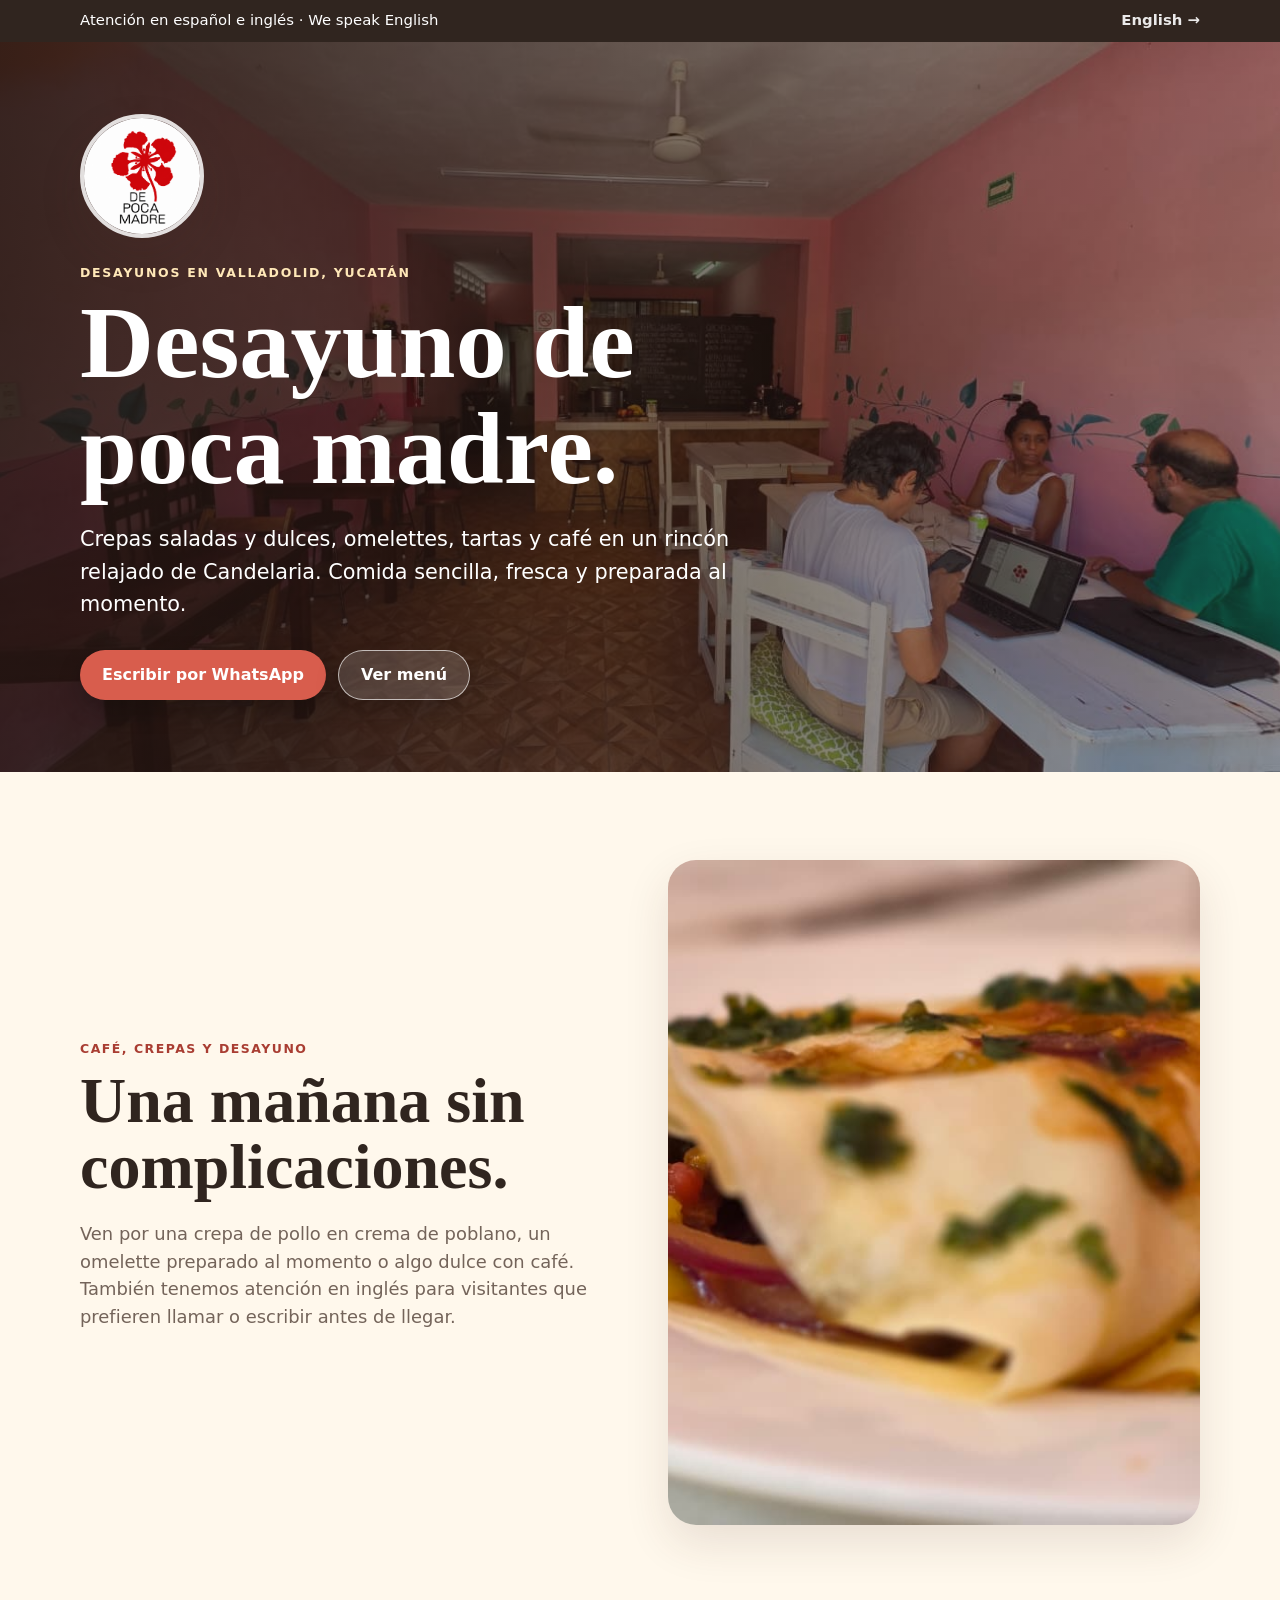
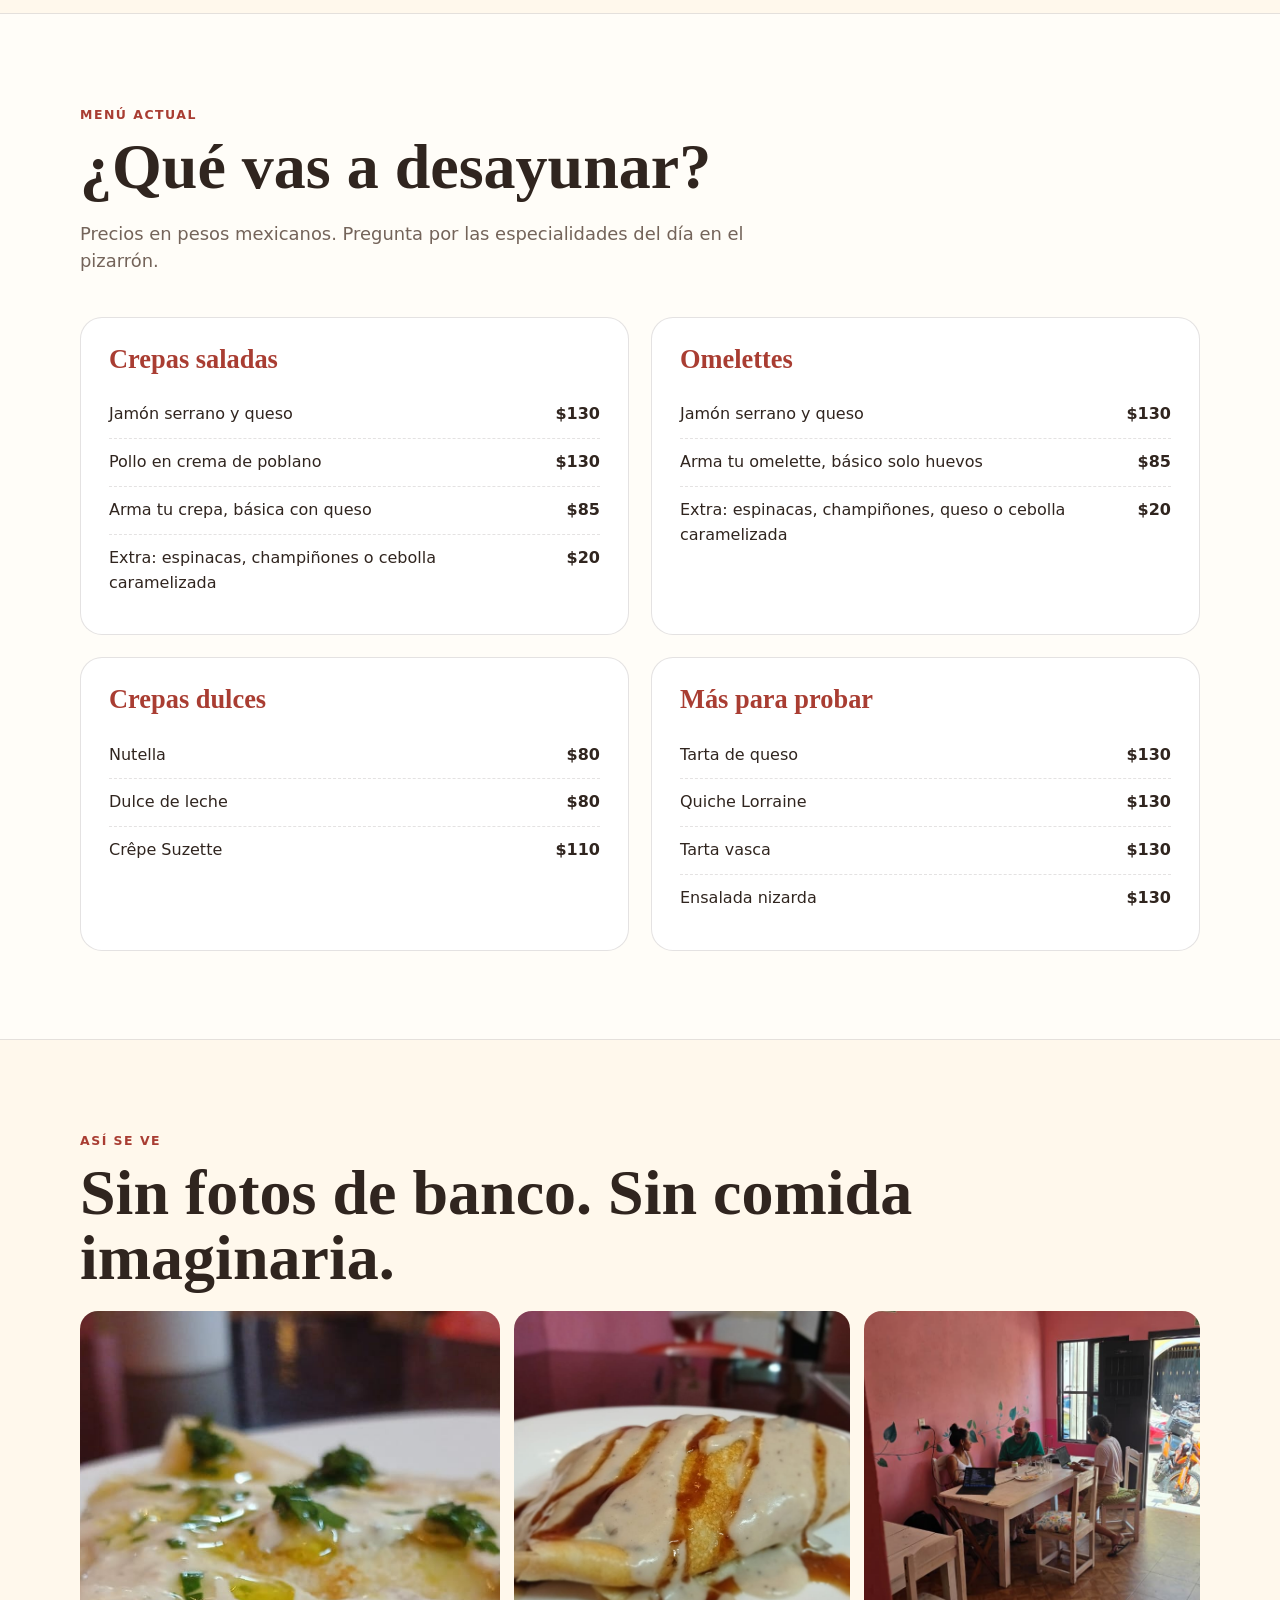
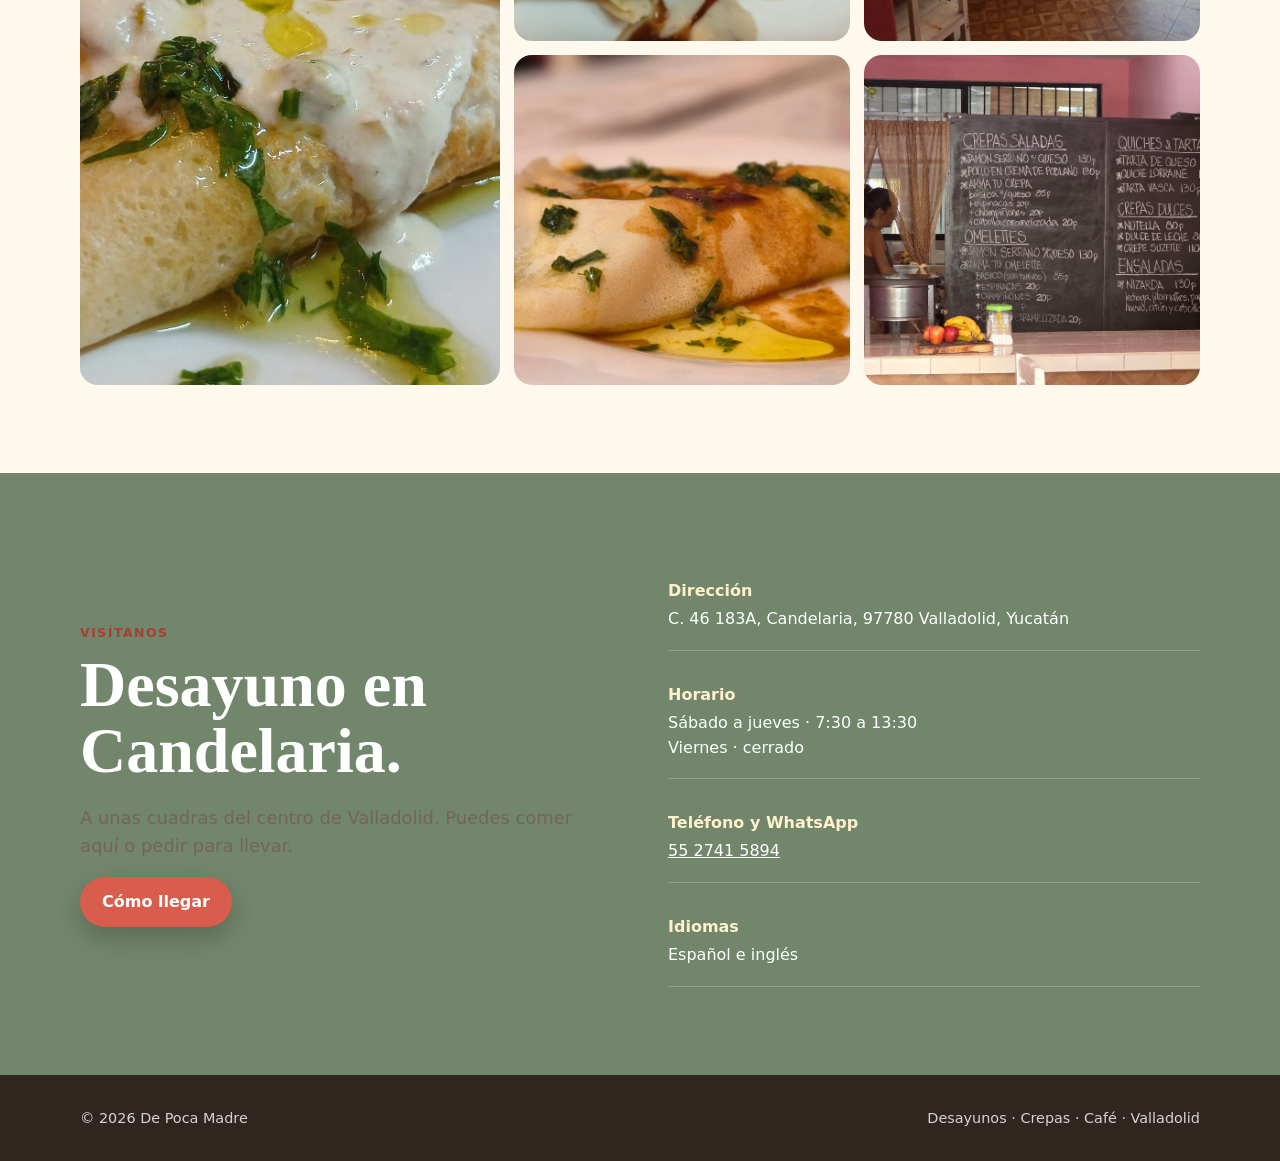
==== index.html @ daa02412 "Use circular-profile logo on bilingual site" ====
<!doctype html>
<html lang="es-MX">
<head>
  <meta name="google-site-verification" content="uA9kT-f18pNO_fuDsqGd36nbrnGrqzHcbERailEkTtU" />
  <meta charset="utf-8">
  <meta name="viewport" content="width=device-width, initial-scale=1">
  <title>Desayunos y crepas en Valladolid | De Poca Madre</title>
  <meta name="description" content="Desayunos, crepas saladas y dulces, omelettes y café en Candelaria, Valladolid. Atención en español e inglés. Abierto de sábado a jueves por la mañana.">
  <meta name="robots" content="index,follow,max-image-preview:large">
  <meta name="geo.region" content="MX-YUC">
  <meta name="geo.placename" content="Valladolid">
  <meta property="og:type" content="website">
  <meta property="og:locale" content="es_MX">
  <meta property="og:title" content="De Poca Madre · Desayunos y crepas en Valladolid">
  <meta property="og:description" content="Crepas, omelettes, tartas y café en Candelaria. Atención en español e inglés.">
  <meta property="og:url" content="https://nitgritsc.github.io/depocamadre/">
  <meta property="og:image" content="https://nitgritsc.github.io/depocamadre/assets/interior-wide-cover-original.jpeg">
  <meta property="og:image:alt" content="Interior de De Poca Madre en Valladolid">
  <meta name="twitter:card" content="summary_large_image">
  <link rel="icon" type="image/png" href="assets/de-poca-madre-logo-profile-v3.png">
  <link rel="canonical" href="https://nitgritsc.github.io/depocamadre/">
  <link rel="alternate" hreflang="es-MX" href="https://nitgritsc.github.io/depocamadre/">
  <link rel="alternate" hreflang="en" href="https://nitgritsc.github.io/depocamadre/en/">
  <link rel="alternate" hreflang="x-default" href="https://nitgritsc.github.io/depocamadre/">
  <link rel="stylesheet" href="styles.css">
  <script type="application/ld+json">
  {
    "@context": "https://schema.org",
    "@type": "BreakfastRestaurant",
    "name": "De Poca Madre",
    "description": "Desayunos, crepas saladas y dulces, omelettes y café en Valladolid. Atención en español e inglés.",
    "telephone": "+52 55 2741 5894",
    "image": "https://nitgritsc.github.io/depocamadre/assets/interior-wide-cover-original.jpeg",
    "servesCuisine": ["Desayunos", "Crepas", "Café"],
    "priceRange": "$$",
    "address": {
      "@type": "PostalAddress",
      "streetAddress": "C. 46 183A, Candelaria",
      "addressLocality": "Valladolid",
      "addressRegion": "Yucatán",
      "postalCode": "97780",
      "addressCountry": "MX"
    },
    "geo": { "@type": "GeoCoordinates", "latitude": 20.6942348, "longitude": -88.2054856 },
    "openingHoursSpecification": [{
      "@type": "OpeningHoursSpecification",
      "dayOfWeek": ["Monday", "Tuesday", "Wednesday", "Thursday", "Saturday", "Sunday"],
      "opens": "07:30",
      "closes": "13:30"
    }],
    "url": "https://nitgritsc.github.io/depocamadre/",
    "menu": "https://nitgritsc.github.io/depocamadre/#menu",
    "sameAs": ["https://www.google.com/maps/search/?api=1&query=20.6942348%2C-88.2054856"]
  }
  </script>
</head>
<body>
  <div class="topbar"><div class="wrap"><span>Atención en español e inglés · We speak English</span><a class="language" href="en/" lang="en">English →</a></div></div>
  <header class="hero">
    <div class="hero-content wrap">
      <img class="brand-mark" src="assets/de-poca-madre-logo-profile-v3.png" alt="Logotipo De Poca Madre">
      <p class="eyebrow">Desayunos en Valladolid, Yucatán</p>
      <h1>Desayuno de poca madre.</h1>
      <p class="lead">Crepas saladas y dulces, omelettes, tartas y café en un rincón relajado de Candelaria. Comida sencilla, fresca y preparada al momento.</p>
      <div class="actions">
        <a class="button" href="https://wa.me/525527415894?text=Hola%2C%20quisiera%20informaci%C3%B3n%20sobre%20el%20men%C3%BA" rel="noopener">Escribir por WhatsApp</a>
        <a class="button secondary" href="#menu">Ver menú</a>
      </div>
    </div>
  </header>

  <main>
    <section><div class="wrap intro-grid">
      <div>
        <span class="section-kicker">Café, crepas y desayuno</span>
        <h2>Una mañana sin complicaciones.</h2>
        <p class="large-copy">Ven por una crepa de pollo en crema de poblano, un omelette preparado al momento o algo dulce con café. También tenemos atención en inglés para visitantes que prefieren llamar o escribir antes de llegar.</p>
      </div>
      <img class="feature-photo" src="assets/savory-crepe-hero-open-original.jpeg" alt="Crepa salada servida en De Poca Madre, Valladolid" loading="lazy">
    </div></section>

    <section class="menu" id="menu"><div class="wrap">
      <div class="menu-heading"><span class="section-kicker">Menú actual</span><h2>¿Qué vas a desayunar?</h2><p class="large-copy">Precios en pesos mexicanos. Pregunta por las especialidades del día en el pizarrón.</p></div>
      <div class="menu-grid">
        <article class="menu-card"><h3>Crepas saladas</h3>
          <div class="menu-item"><span>Jamón serrano y queso</span><strong>$130</strong></div>
          <div class="menu-item"><span>Pollo en crema de poblano</span><strong>$130</strong></div>
          <div class="menu-item"><span>Arma tu crepa, básica con queso</span><strong>$85</strong></div>
          <div class="menu-item"><span>Extra: espinacas, champiñones o cebolla caramelizada</span><strong>$20</strong></div>
        </article>
        <article class="menu-card"><h3>Omelettes</h3>
          <div class="menu-item"><span>Jamón serrano y queso</span><strong>$130</strong></div>
          <div class="menu-item"><span>Arma tu omelette, básico solo huevos</span><strong>$85</strong></div>
          <div class="menu-item"><span>Extra: espinacas, champiñones, queso o cebolla caramelizada</span><strong>$20</strong></div>
        </article>
        <article class="menu-card"><h3>Crepas dulces</h3>
          <div class="menu-item"><span>Nutella</span><strong>$80</strong></div>
          <div class="menu-item"><span>Dulce de leche</span><strong>$80</strong></div>
          <div class="menu-item"><span>Crêpe Suzette</span><strong>$110</strong></div>
        </article>
        <article class="menu-card"><h3>Más para probar</h3>
          <div class="menu-item"><span>Tarta de queso</span><strong>$130</strong></div>
          <div class="menu-item"><span>Quiche Lorraine</span><strong>$130</strong></div>
          <div class="menu-item"><span>Tarta vasca</span><strong>$130</strong></div>
          <div class="menu-item"><span>Ensalada nizarda</span><strong>$130</strong></div>
        </article>
      </div>
    </div></section>

    <section><div class="wrap">
      <span class="section-kicker">Así se ve</span><h2>Sin fotos de banco. Sin comida imaginaria.</h2>
      <div class="gallery">
        <img src="assets/rose-creamy-savory-closeup-original.jpeg" alt="Crepa salada cremosa" loading="lazy">
        <img src="assets/rose-sweet-crepe-original.jpeg" alt="Crepa dulce" loading="lazy">
        <img src="assets/interior-lively-vertical-original.jpeg" alt="Interior de De Poca Madre" loading="lazy">
        <img src="assets/savory-crepe-hero-clean-original.jpeg" alt="Crepa salada presentada en plato" loading="lazy">
        <img src="assets/live-blackboard-menu-original.jpeg" alt="Pizarrón con el menú del día" loading="lazy">
      </div>
    </div></section>

    <section class="visit"><div class="wrap visit-grid">
      <div><span class="section-kicker">Visítanos</span><h2>Desayuno en Candelaria.</h2><p class="large-copy">A unas cuadras del centro de Valladolid. Puedes comer aquí o pedir para llevar.</p><a class="button" href="https://www.google.com/maps/dir/?api=1&destination=20.6942348%2C-88.2054856" rel="noopener">Cómo llegar</a></div>
      <div class="details">
        <div class="detail"><b>Dirección</b>C. 46 183A, Candelaria, 97780 Valladolid, Yucatán</div>
        <div class="detail"><b>Horario</b>Sábado a jueves · 7:30 a 13:30<br>Viernes · cerrado</div>
        <div class="detail"><b>Teléfono y WhatsApp</b><a href="tel:+525527415894">55 2741 5894</a></div>
        <div class="detail"><b>Idiomas</b>Español e inglés</div>
      </div>
    </div></section>
  </main>
  <footer><div class="wrap"><span>© 2026 De Poca Madre</span><span>Desayunos · Crepas · Café · Valladolid</span></div></footer>
</body>
</html>
---- styles.css ----
:root {
  --cream: #fff8ec;
  --paper: #fffdf8;
  --ink: #30251f;
  --muted: #74645a;
  --coral: #d85d4d;
  --coral-dark: #a93d32;
  --sage: #71866a;
  --line: rgba(48, 37, 31, 0.13);
  --shadow: 0 18px 45px rgba(72, 44, 31, 0.12);
}

* { box-sizing: border-box; }
html { scroll-behavior: smooth; }
body {
  margin: 0;
  color: var(--ink);
  background: var(--cream);
  font-family: Inter, ui-sans-serif, system-ui, -apple-system, BlinkMacSystemFont, "Segoe UI", sans-serif;
  line-height: 1.55;
}
img { display: block; width: 100%; }
a { color: inherit; }
.wrap { width: min(1120px, calc(100% - 32px)); margin: auto; }

.topbar {
  background: var(--ink);
  color: white;
  font-size: 0.93rem;
}
.topbar .wrap {
  min-height: 42px;
  display: flex;
  align-items: center;
  justify-content: space-between;
  gap: 20px;
}
.topbar a { text-decoration: none; font-weight: 800; }
.language { opacity: 0.9; }

.hero {
  min-height: 680px;
  position: relative;
  display: grid;
  place-items: center;
  overflow: hidden;
  color: white;
  background: #4a3128;
}
.hero::before {
  content: "";
  position: absolute;
  inset: 0;
  background:
    linear-gradient(90deg, rgba(35, 22, 18, 0.88), rgba(35, 22, 18, 0.35)),
    url("assets/interior-wide-cover-original.jpeg") center/cover;
}
.hero-content { position: relative; z-index: 1; padding: 72px 0; }
.brand-mark {
  width: 124px;
  aspect-ratio: 1;
  object-fit: cover;
  border-radius: 50%;
  border: 4px solid rgba(255,255,255,.85);
  box-shadow: var(--shadow);
}
.eyebrow {
  margin: 25px 0 8px;
  color: #ffe8b8;
  text-transform: uppercase;
  letter-spacing: .14em;
  font-size: .78rem;
  font-weight: 900;
}
h1, h2, h3 { font-family: Georgia, "Times New Roman", serif; line-height: 1.03; }
h1 { max-width: 780px; margin: 0; font-size: clamp(3.2rem, 8vw, 6.7rem); }
.lead { max-width: 650px; margin: 22px 0 30px; font-size: clamp(1.05rem, 2vw, 1.3rem); }
.actions { display: flex; flex-wrap: wrap; gap: 12px; }
.button {
  display: inline-flex;
  min-height: 50px;
  align-items: center;
  justify-content: center;
  padding: 0 22px;
  border-radius: 999px;
  background: var(--coral);
  color: white;
  text-decoration: none;
  font-weight: 900;
  box-shadow: 0 10px 24px rgba(0,0,0,.2);
}
.button:hover { background: var(--coral-dark); }
.button.secondary { background: rgba(255,255,255,.15); border: 1px solid rgba(255,255,255,.65); }

section { padding: 88px 0; }
.intro-grid, .visit-grid { display: grid; grid-template-columns: 1fr 1fr; gap: 56px; align-items: center; }
.section-kicker { color: var(--coral-dark); text-transform: uppercase; letter-spacing: .12em; font-size: .78rem; font-weight: 900; }
h2 { margin: 7px 0 20px; font-size: clamp(2.2rem, 5vw, 4.2rem); }
.large-copy { color: var(--muted); font-size: 1.12rem; }
.feature-photo { aspect-ratio: 4 / 5; object-fit: cover; border-radius: 28px; box-shadow: var(--shadow); }

.menu { background: var(--paper); border-block: 1px solid var(--line); }
.menu-heading { max-width: 720px; margin-bottom: 42px; }
.menu-grid { display: grid; grid-template-columns: repeat(2, 1fr); gap: 22px; }
.menu-card { padding: 28px; background: white; border: 1px solid var(--line); border-radius: 22px; }
.menu-card h3 { margin: 0 0 18px; color: var(--coral-dark); font-size: 1.65rem; }
.menu-item { display: grid; grid-template-columns: 1fr auto; gap: 20px; padding: 11px 0; border-bottom: 1px dashed var(--line); }
.menu-item:last-child { border: 0; }
.menu-item strong { white-space: nowrap; }
.note { color: var(--muted); font-size: .9rem; }

.gallery { display: grid; grid-template-columns: 1.25fr 1fr 1fr; gap: 14px; }
.gallery img { height: 330px; object-fit: cover; border-radius: 18px; }
.gallery img:first-child { height: 674px; grid-row: span 2; }

.visit { background: var(--sage); color: white; }
.details { display: grid; gap: 14px; }
.detail { padding: 18px 0; border-bottom: 1px solid rgba(255,255,255,.22); }
.detail b { display: block; color: #fff1cd; margin-bottom: 3px; }
.map-link { color: white; font-weight: 900; }

footer { padding: 32px 0; background: var(--ink); color: rgba(255,255,255,.8); font-size: .9rem; }
footer .wrap { display: flex; justify-content: space-between; flex-wrap: wrap; gap: 12px; }

@media (max-width: 760px) {
  .hero { min-height: 620px; }
  .intro-grid, .visit-grid, .menu-grid { grid-template-columns: 1fr; }
  .intro-grid { gap: 34px; }
  .gallery { grid-template-columns: 1fr 1fr; }
  .gallery img, .gallery img:first-child { height: 250px; grid-row: auto; }
  .gallery img:first-child { grid-column: span 2; }
  section { padding: 64px 0; }
}
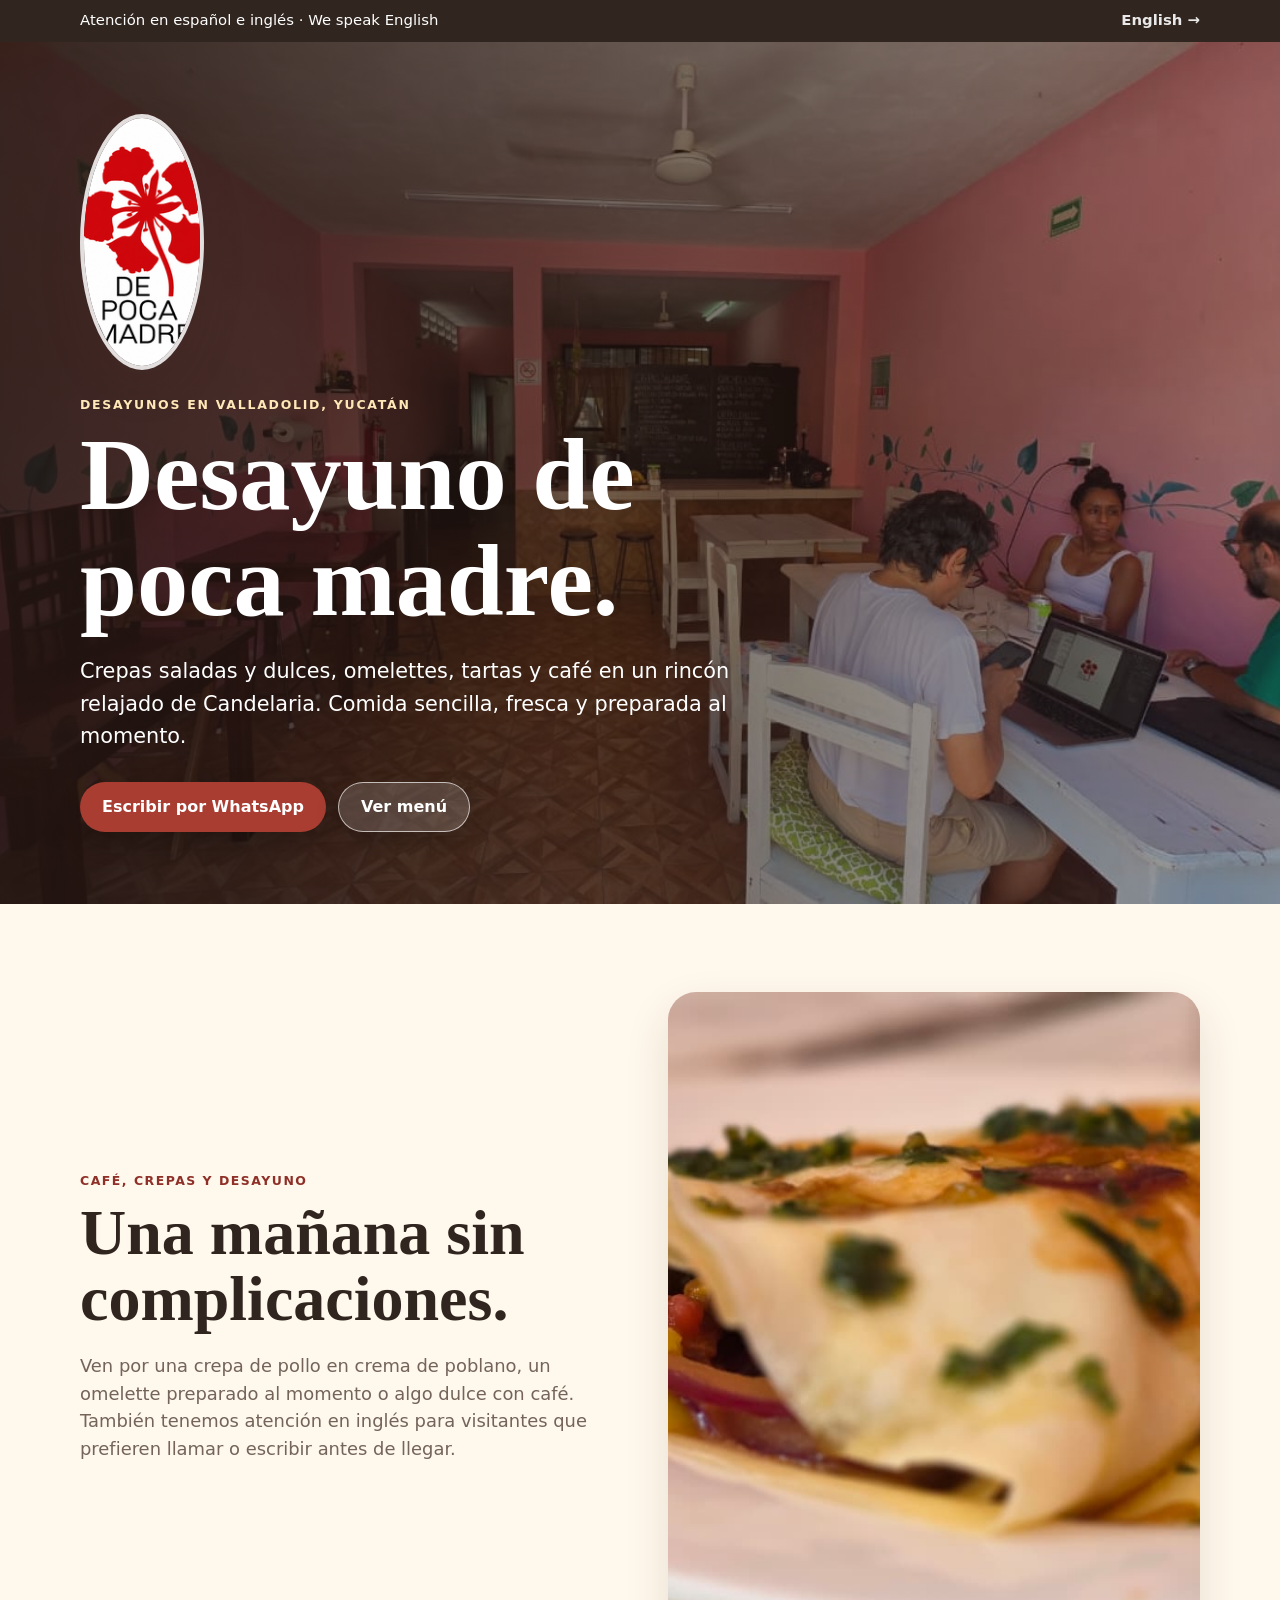
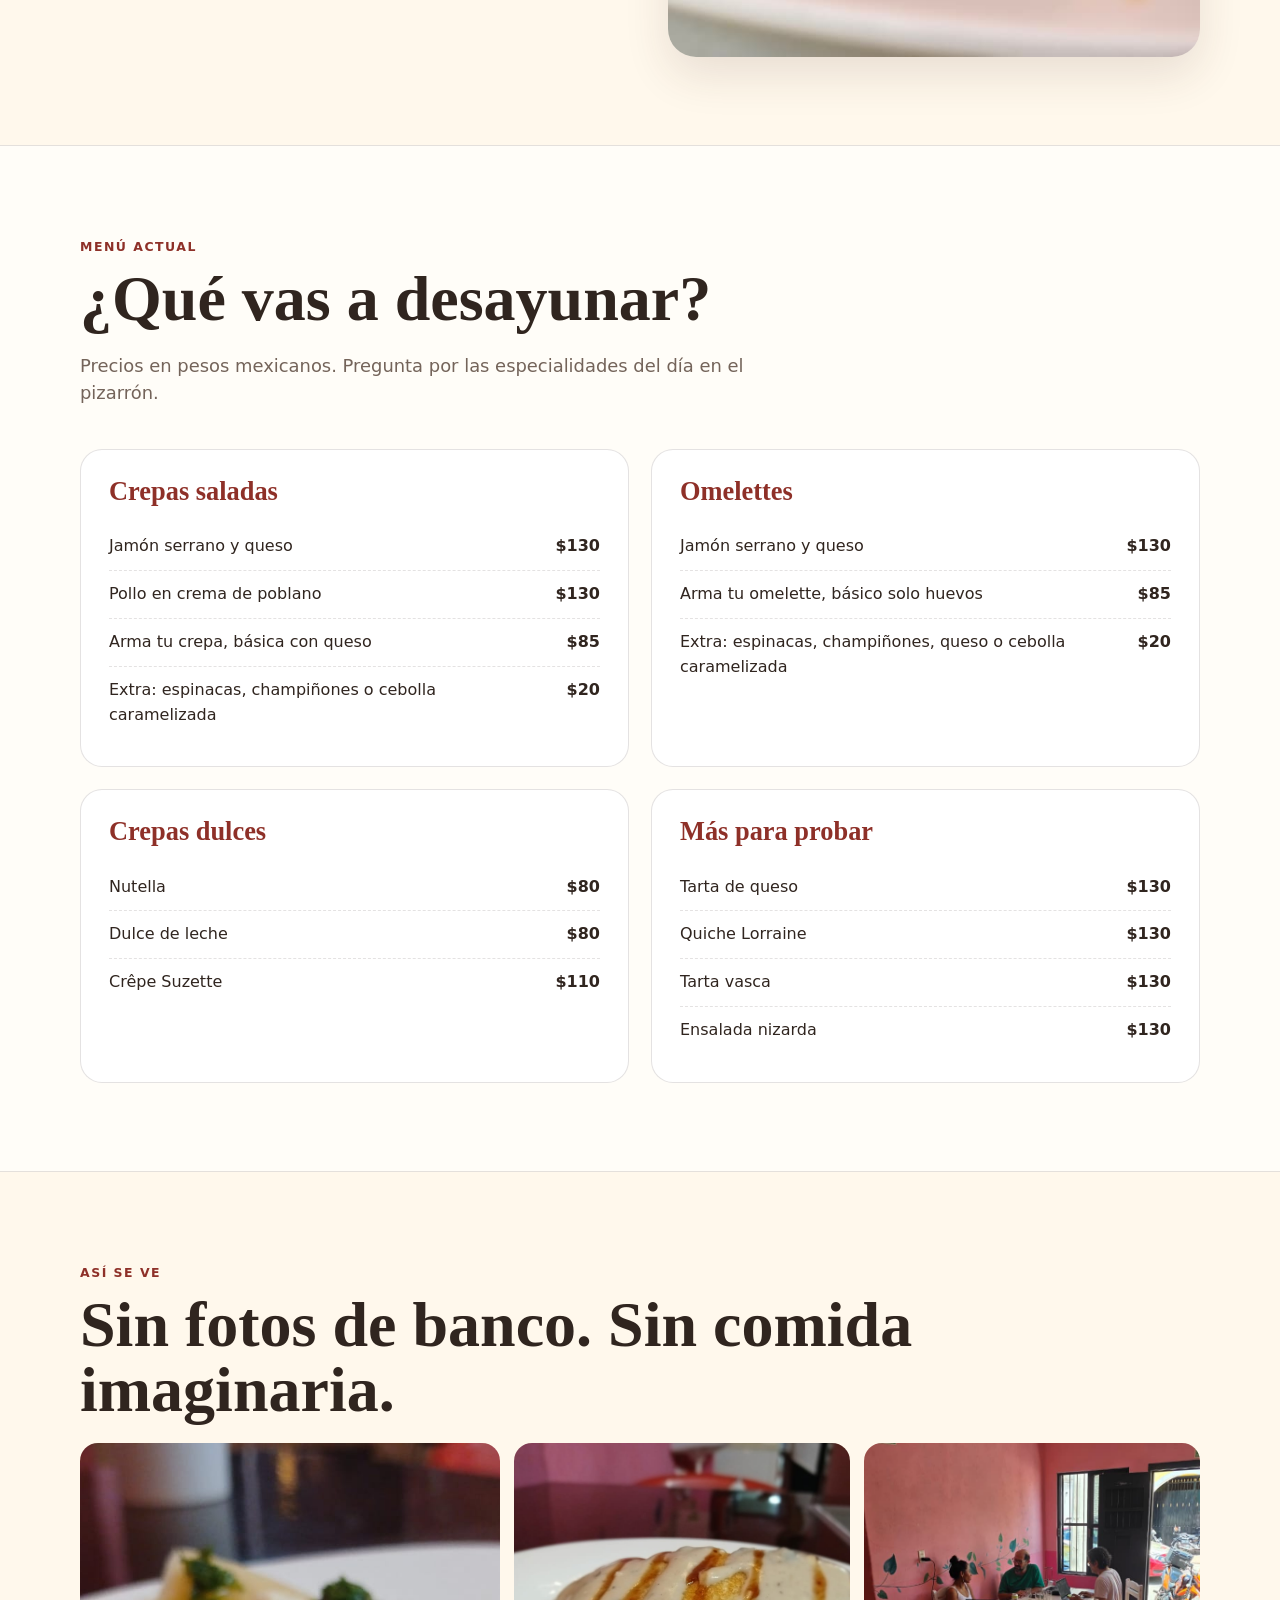
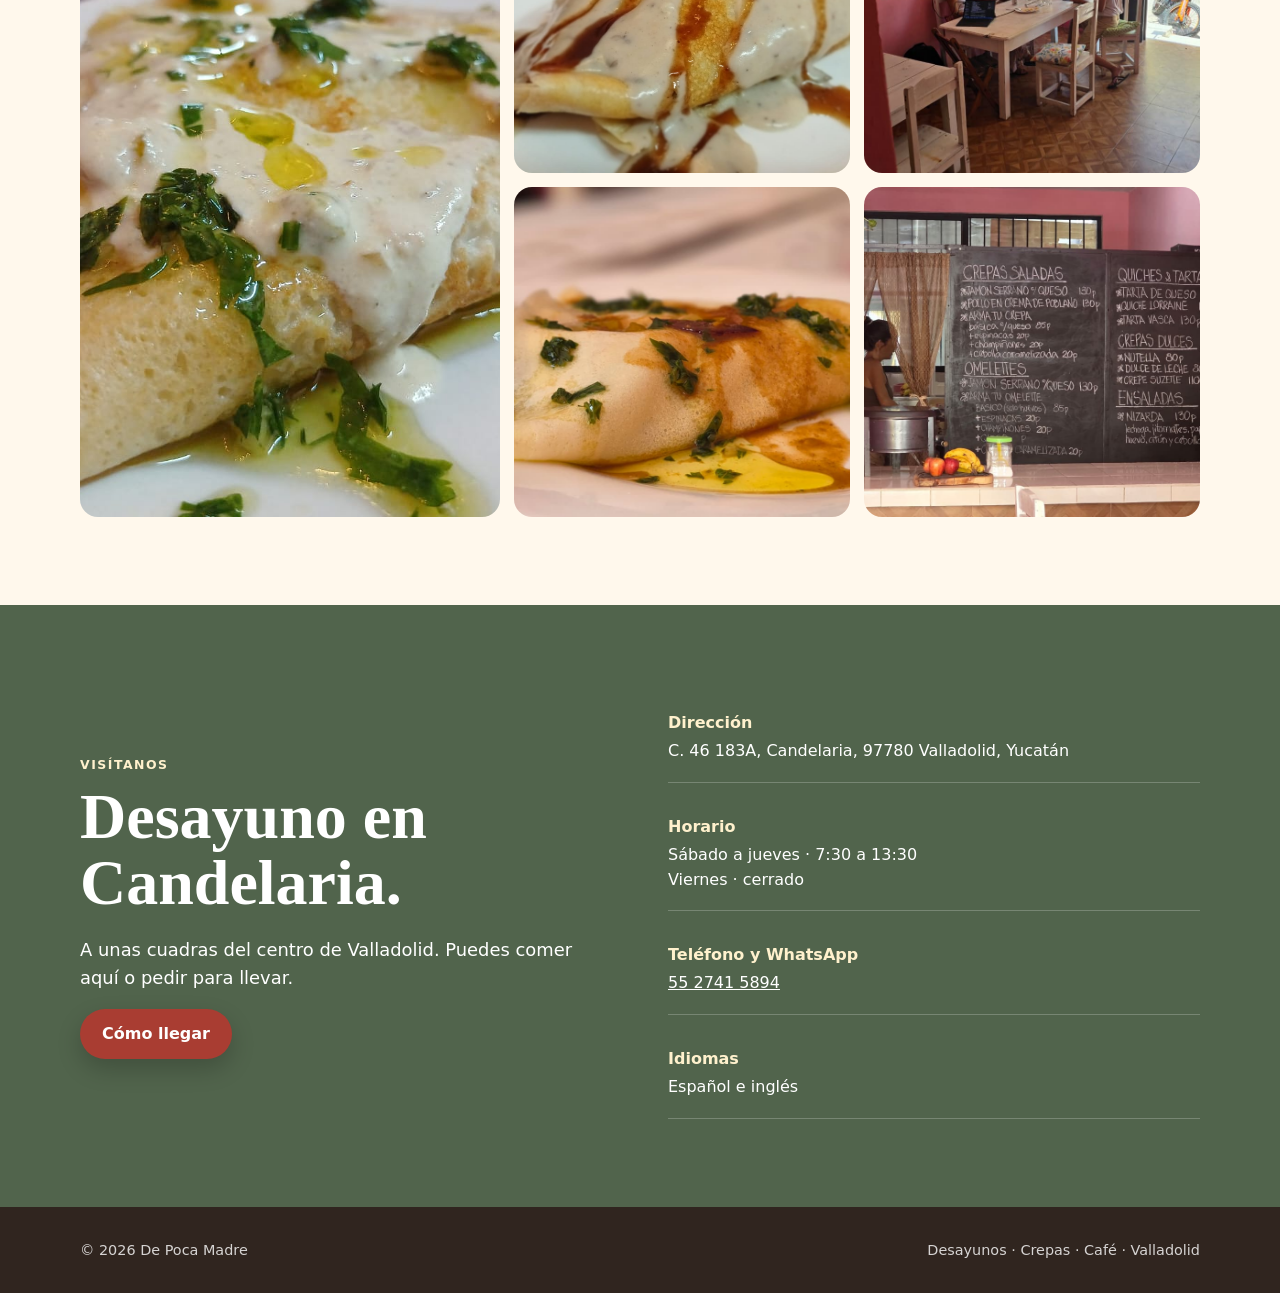
==== commit 03c5cdfc: "Improve mobile performance and contrast" ====
--- a/index.html
+++ b/index.html
@@ -1,7 +1,7 @@
 <!doctype html>
 <html lang="es-MX">
 <head>
-  <meta name="google-site-verification" content="uA9kT-f18pNO_fuDsqGd36nbrnGrqzHcbERailEkTtU" />
+  <meta name="google-site-verification" content="uA9kT-f18pNO_fuDsqGd36nbrnGrqzHcbERailEkTtU">
   <meta charset="utf-8">
   <meta name="viewport" content="width=device-width, initial-scale=1">
   <title>Desayunos y crepas en Valladolid | De Poca Madre</title>
@@ -17,7 +17,7 @@
   <meta property="og:image" content="https://nitgritsc.github.io/depocamadre/assets/interior-wide-cover-original.jpeg">
   <meta property="og:image:alt" content="Interior de De Poca Madre en Valladolid">
   <meta name="twitter:card" content="summary_large_image">
-  <link rel="icon" type="image/png" href="assets/de-poca-madre-logo-profile-v3.png">
+  <link rel="icon" type="image/png" href="assets/de-poca-madre-logo-profile-v3-web.png">
   <link rel="canonical" href="https://nitgritsc.github.io/depocamadre/">
   <link rel="alternate" hreflang="es-MX" href="https://nitgritsc.github.io/depocamadre/">
   <link rel="alternate" hreflang="en" href="https://nitgritsc.github.io/depocamadre/en/">
@@ -26,7 +26,8 @@
   <script type="application/ld+json">
   {
     "@context": "https://schema.org",
-    "@type": "BreakfastRestaurant",
+    "@type": "Restaurant",
+    "@id": "https://nitgritsc.github.io/depocamadre/#restaurant",
     "name": "De Poca Madre",
     "description": "Desayunos, crepas saladas y dulces, omelettes y café en Valladolid. Atención en español e inglés.",
     "telephone": "+52 55 2741 5894",
@@ -41,7 +42,7 @@
       "postalCode": "97780",
       "addressCountry": "MX"
     },
-    "geo": { "@type": "GeoCoordinates", "latitude": 20.6942348, "longitude": -88.2054856 },
+    "geo": { "@type": "GeoCoordinates", "latitude": 20.6942355, "longitude": -88.2054704 },
     "openingHoursSpecification": [{
       "@type": "OpeningHoursSpecification",
       "dayOfWeek": ["Monday", "Tuesday", "Wednesday", "Thursday", "Saturday", "Sunday"],
@@ -50,7 +51,11 @@
     }],
     "url": "https://nitgritsc.github.io/depocamadre/",
     "menu": "https://nitgritsc.github.io/depocamadre/#menu",
-    "sameAs": ["https://www.google.com/maps/search/?api=1&query=20.6942348%2C-88.2054856"]
+    "sameAs": [
+      "https://www.google.com/maps/search/?api=1&query=20.6942355%2C-88.2054704",
+      "https://www.openstreetmap.org/node/14134019218",
+      "https://app.foursquare.com/v/de-poca-madre/6a936f22cfe41c5e40e143a0"
+    ]
   }
   </script>
 </head>
@@ -58,7 +63,7 @@
   <div class="topbar"><div class="wrap"><span>Atención en español e inglés · We speak English</span><a class="language" href="en/" lang="en">English →</a></div></div>
   <header class="hero">
     <div class="hero-content wrap">
-      <img class="brand-mark" src="assets/de-poca-madre-logo-profile-v3.png" alt="Logotipo De Poca Madre">
+      <img class="brand-mark" src="assets/de-poca-madre-logo-profile-v3-web.png" alt="Logotipo De Poca Madre" width="256" height="256">
       <p class="eyebrow">Desayunos en Valladolid, Yucatán</p>
       <h1>Desayuno de poca madre.</h1>
       <p class="lead">Crepas saladas y dulces, omelettes, tartas y café en un rincón relajado de Candelaria. Comida sencilla, fresca y preparada al momento.</p>
@@ -119,7 +124,7 @@
     </div></section>
 
     <section class="visit"><div class="wrap visit-grid">
-      <div><span class="section-kicker">Visítanos</span><h2>Desayuno en Candelaria.</h2><p class="large-copy">A unas cuadras del centro de Valladolid. Puedes comer aquí o pedir para llevar.</p><a class="button" href="https://www.google.com/maps/dir/?api=1&destination=20.6942348%2C-88.2054856" rel="noopener">Cómo llegar</a></div>
+      <div><span class="section-kicker">Visítanos</span><h2>Desayuno en Candelaria.</h2><p class="large-copy">A unas cuadras del centro de Valladolid. Puedes comer aquí o pedir para llevar.</p><a class="button" href="https://www.google.com/maps/dir/?api=1&destination=20.6942355%2C-88.2054704" rel="noopener">Cómo llegar</a></div>
       <div class="details">
         <div class="detail"><b>Dirección</b>C. 46 183A, Candelaria, 97780 Valladolid, Yucatán</div>
         <div class="detail"><b>Horario</b>Sábado a jueves · 7:30 a 13:30<br>Viernes · cerrado</div>
--- a/styles.css
+++ b/styles.css
@@ -3,9 +3,9 @@
   --paper: #fffdf8;
   --ink: #30251f;
   --muted: #74645a;
-  --coral: #d85d4d;
-  --coral-dark: #a93d32;
-  --sage: #71866a;
+  --coral: #a93d32;
+  --coral-dark: #8e3028;
+  --sage: #51644c;
   --line: rgba(48, 37, 31, 0.13);
   --shadow: 0 18px 45px rgba(72, 44, 31, 0.12);
 }
@@ -114,6 +114,8 @@
 .gallery img:first-child { height: 674px; grid-row: span 2; }
 
 .visit { background: var(--sage); color: white; }
+.visit .section-kicker { color: #fff1cd; }
+.visit .large-copy { color: white; }
 .details { display: grid; gap: 14px; }
 .detail { padding: 18px 0; border-bottom: 1px solid rgba(255,255,255,.22); }
 .detail b { display: block; color: #fff1cd; margin-bottom: 3px; }
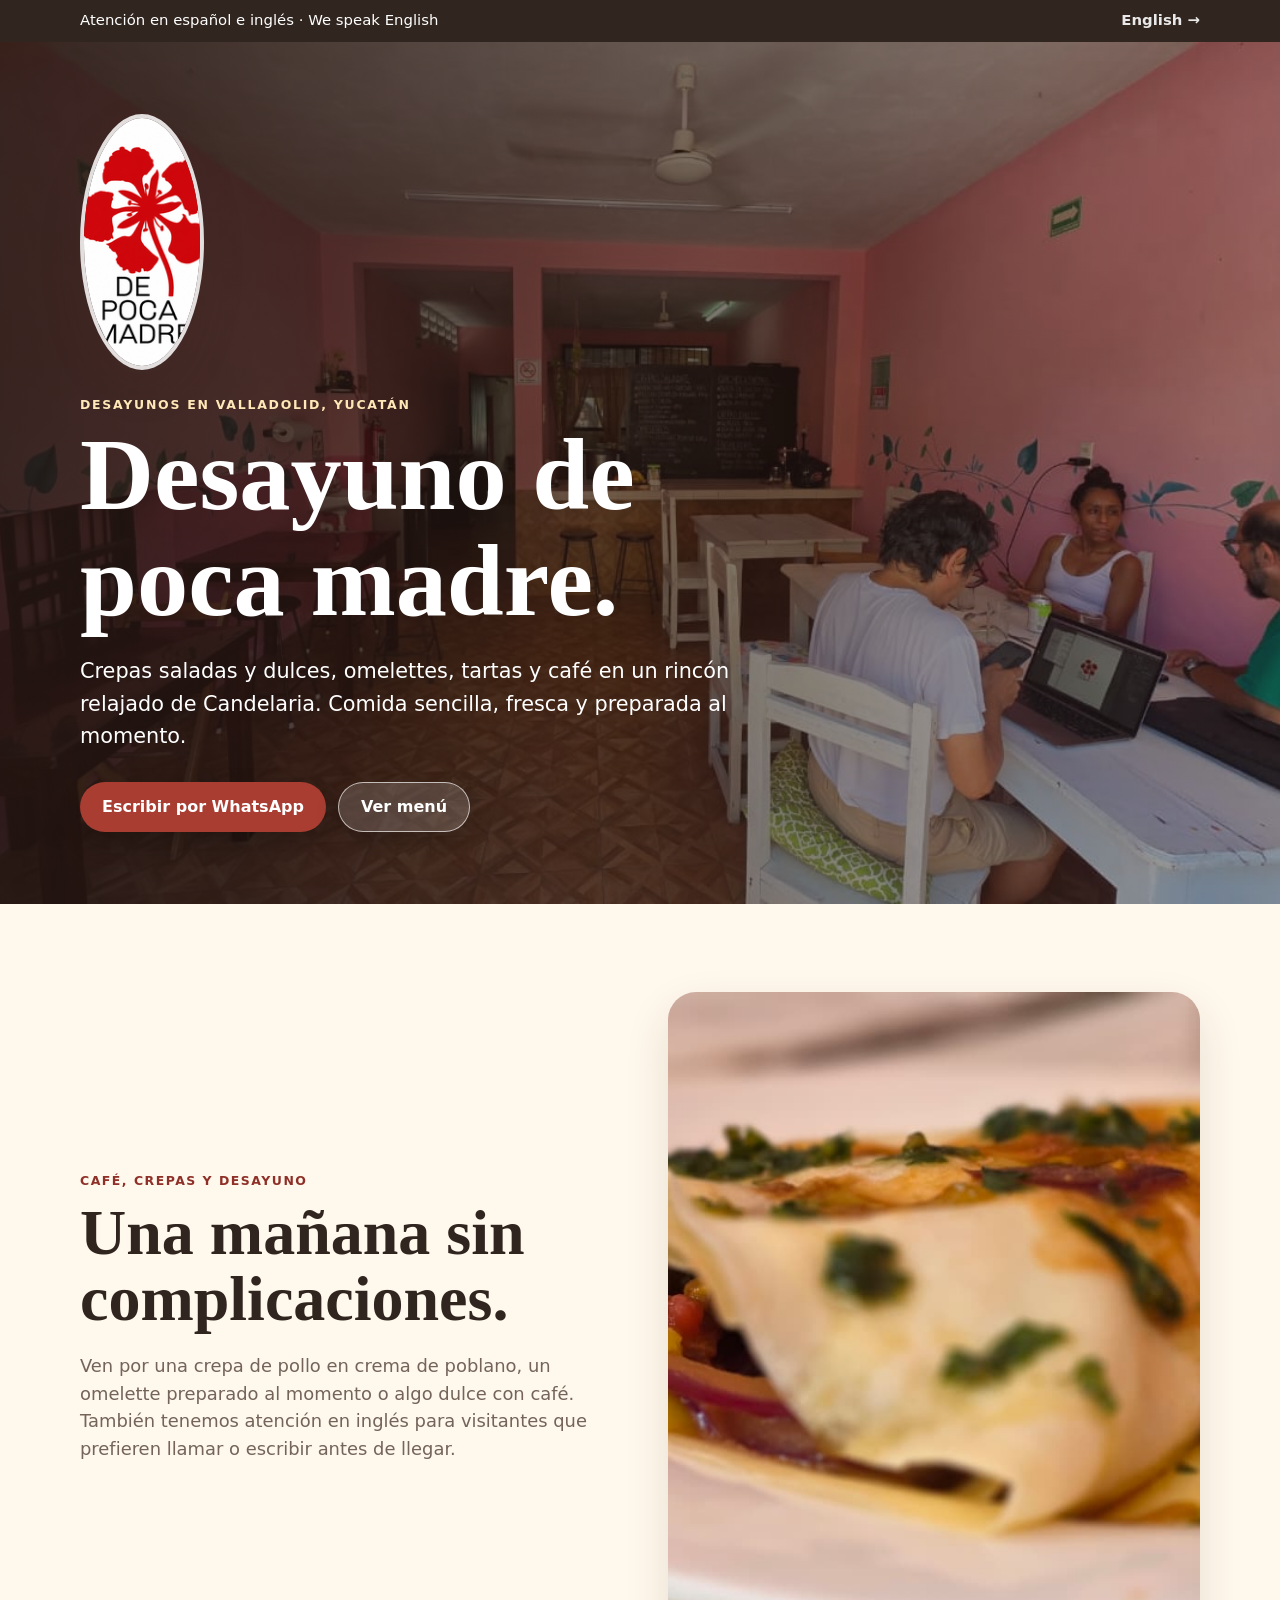
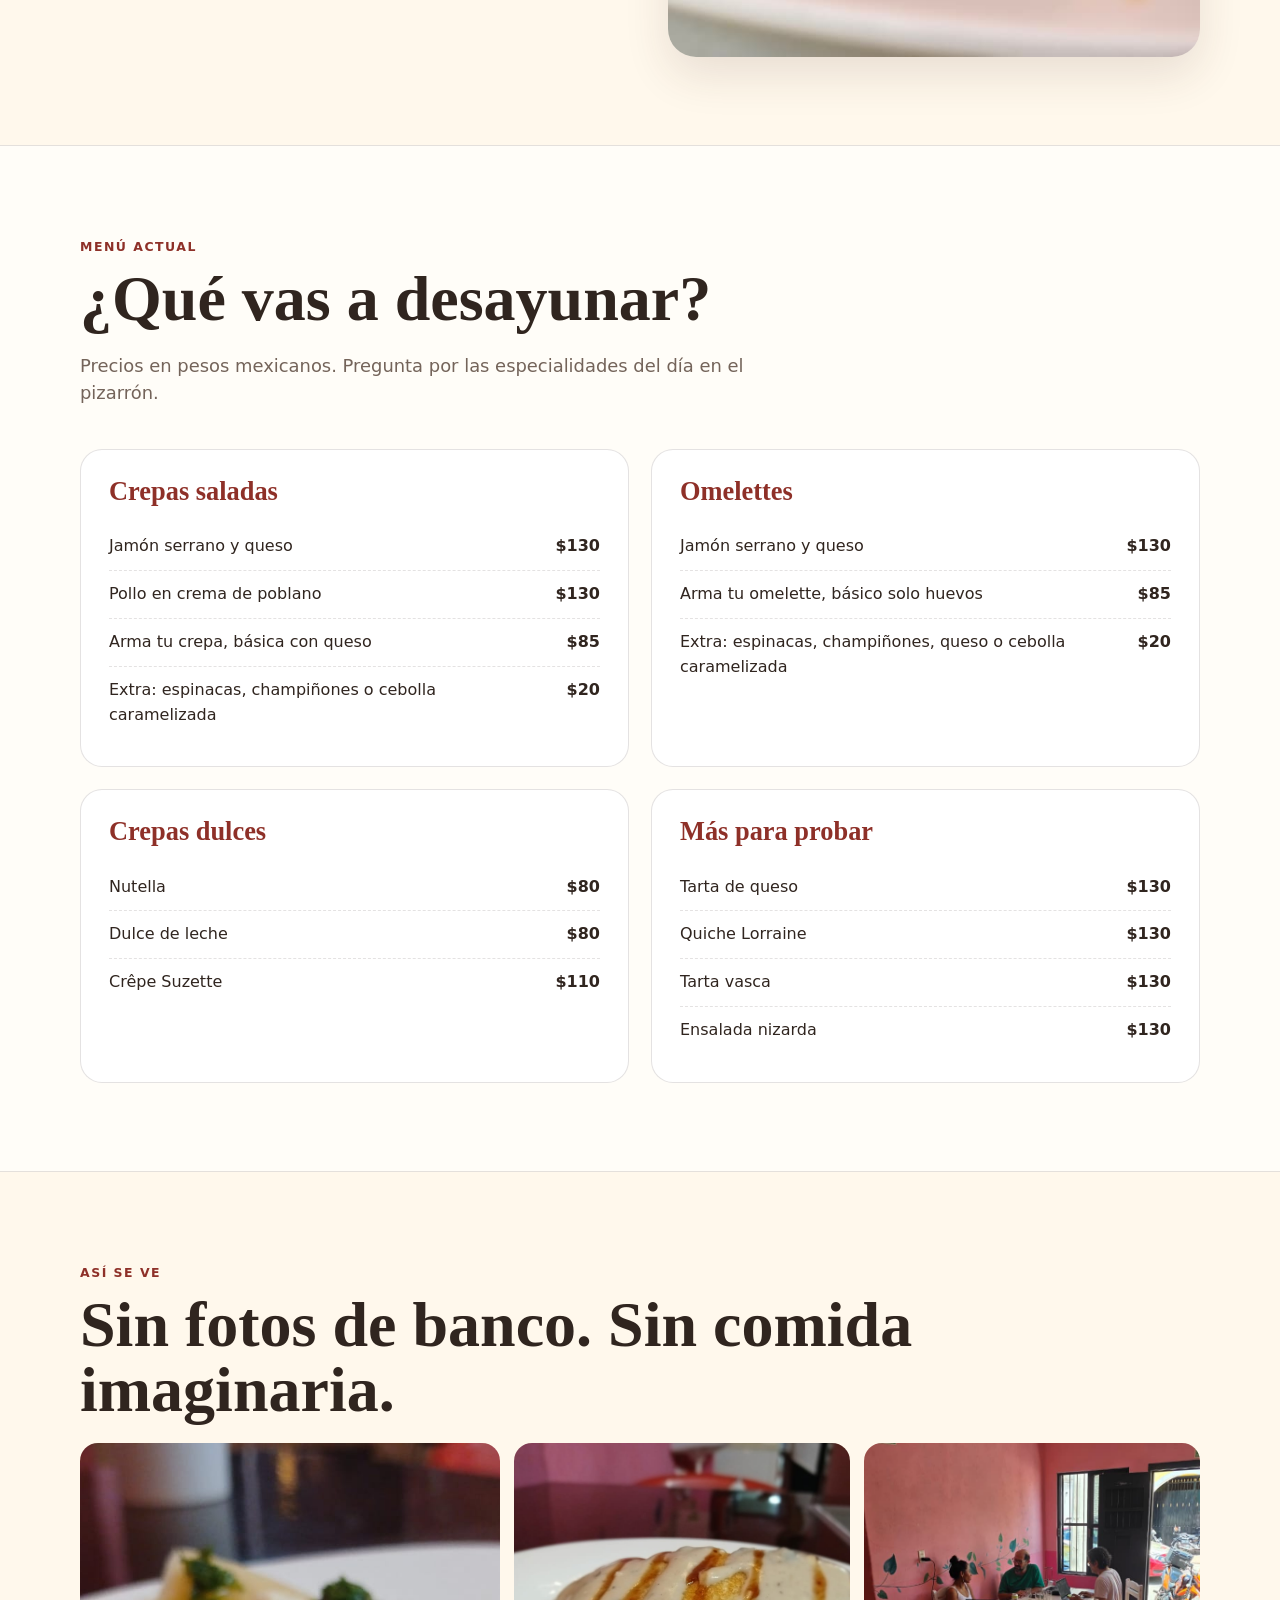
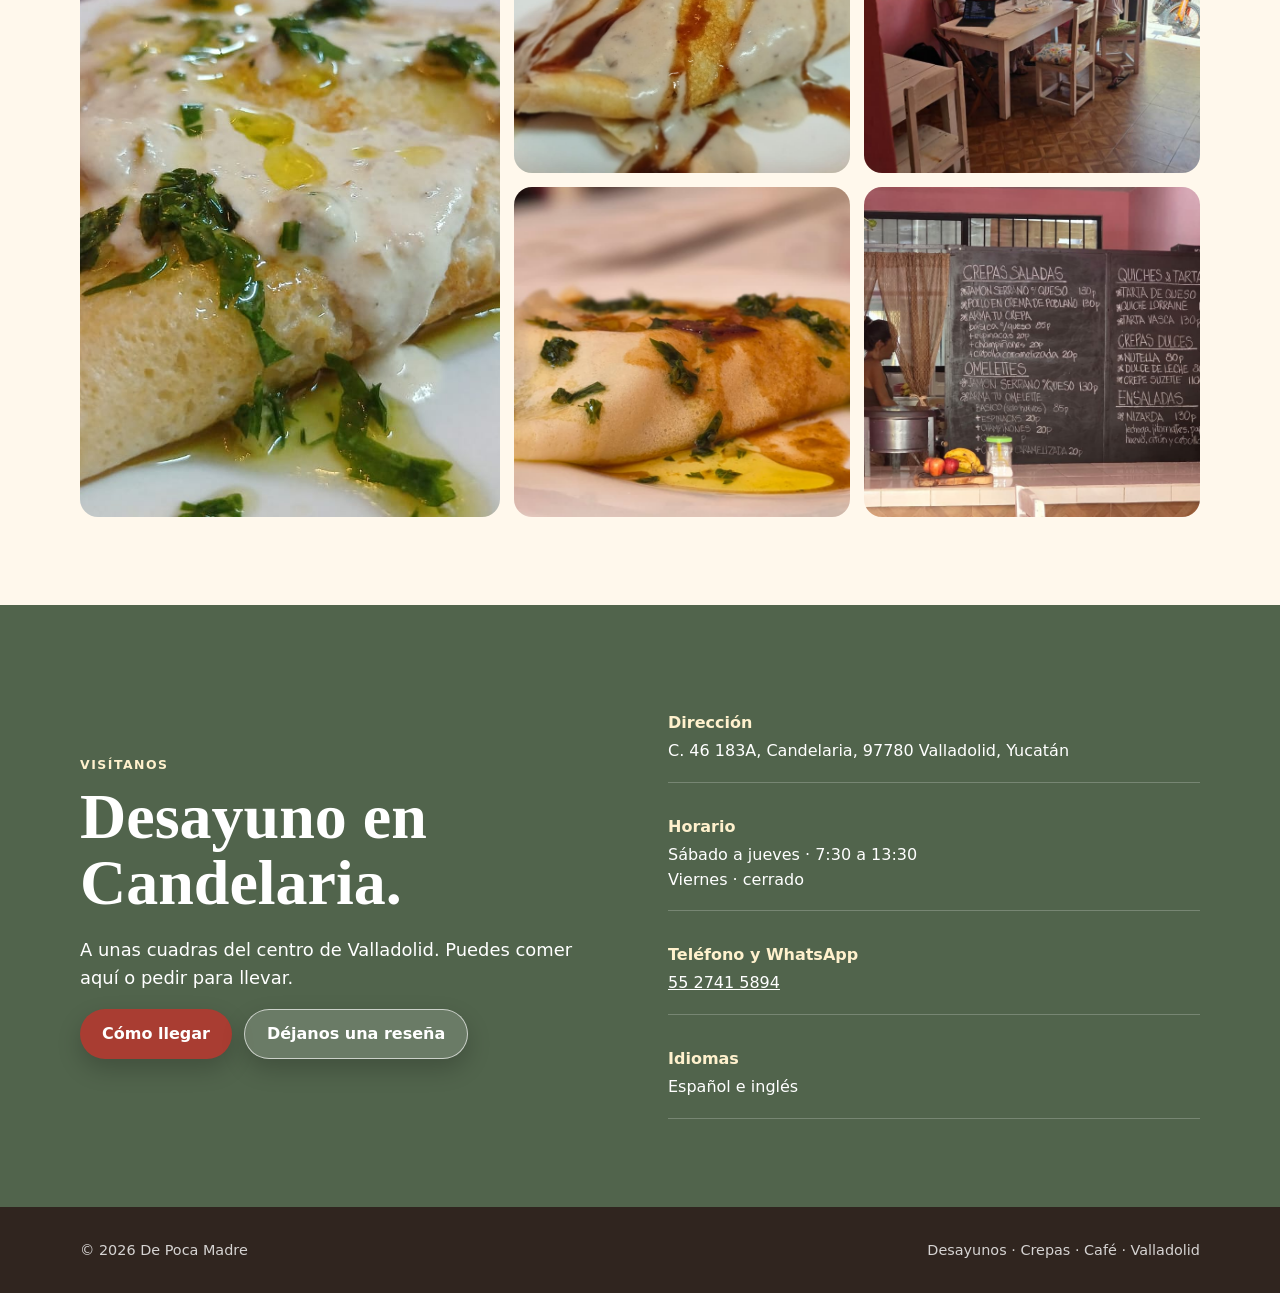
==== commit 5023323d: "Add bilingual Google review links" ====
--- a/index.html
+++ b/index.html
@@ -14,6 +14,7 @@
   <meta property="og:title" content="De Poca Madre · Desayunos y crepas en Valladolid">
   <meta property="og:description" content="Crepas, omelettes, tartas y café en Candelaria. Atención en español e inglés.">
   <meta property="og:url" content="https://nitgritsc.github.io/depocamadre/">
+  <meta property="og:site_name" content="De Poca Madre">
   <meta property="og:image" content="https://nitgritsc.github.io/depocamadre/assets/interior-wide-cover-original.jpeg">
   <meta property="og:image:alt" content="Interior de De Poca Madre en Valladolid">
   <meta name="twitter:card" content="summary_large_image">
@@ -56,6 +57,17 @@
       "https://www.openstreetmap.org/node/14134019218",
       "https://app.foursquare.com/v/de-poca-madre/6a936f22cfe41c5e40e143a0"
     ]
+  }
+  </script>
+  <script type="application/ld+json">
+  {
+    "@context": "https://schema.org",
+    "@type": "WebSite",
+    "@id": "https://nitgritsc.github.io/depocamadre/#website",
+    "url": "https://nitgritsc.github.io/depocamadre/",
+    "name": "De Poca Madre",
+    "alternateName": "De Poca Madre Valladolid",
+    "inLanguage": ["es-MX", "en"]
   }
   </script>
 </head>
@@ -124,7 +136,7 @@
     </div></section>
 
     <section class="visit"><div class="wrap visit-grid">
-      <div><span class="section-kicker">Visítanos</span><h2>Desayuno en Candelaria.</h2><p class="large-copy">A unas cuadras del centro de Valladolid. Puedes comer aquí o pedir para llevar.</p><a class="button" href="https://www.google.com/maps/dir/?api=1&destination=20.6942355%2C-88.2054704" rel="noopener">Cómo llegar</a></div>
+      <div><span class="section-kicker">Visítanos</span><h2>Desayuno en Candelaria.</h2><p class="large-copy">A unas cuadras del centro de Valladolid. Puedes comer aquí o pedir para llevar.</p><div class="actions"><a class="button" href="https://www.google.com/maps/dir/?api=1&destination=20.6942355%2C-88.2054704" rel="noopener">Cómo llegar</a><a class="button secondary" href="https://g.page/r/CUeNhZyy9YvkEBE/review" rel="noopener">Déjanos una reseña</a></div></div>
       <div class="details">
         <div class="detail"><b>Dirección</b>C. 46 183A, Candelaria, 97780 Valladolid, Yucatán</div>
         <div class="detail"><b>Horario</b>Sábado a jueves · 7:30 a 13:30<br>Viernes · cerrado</div>
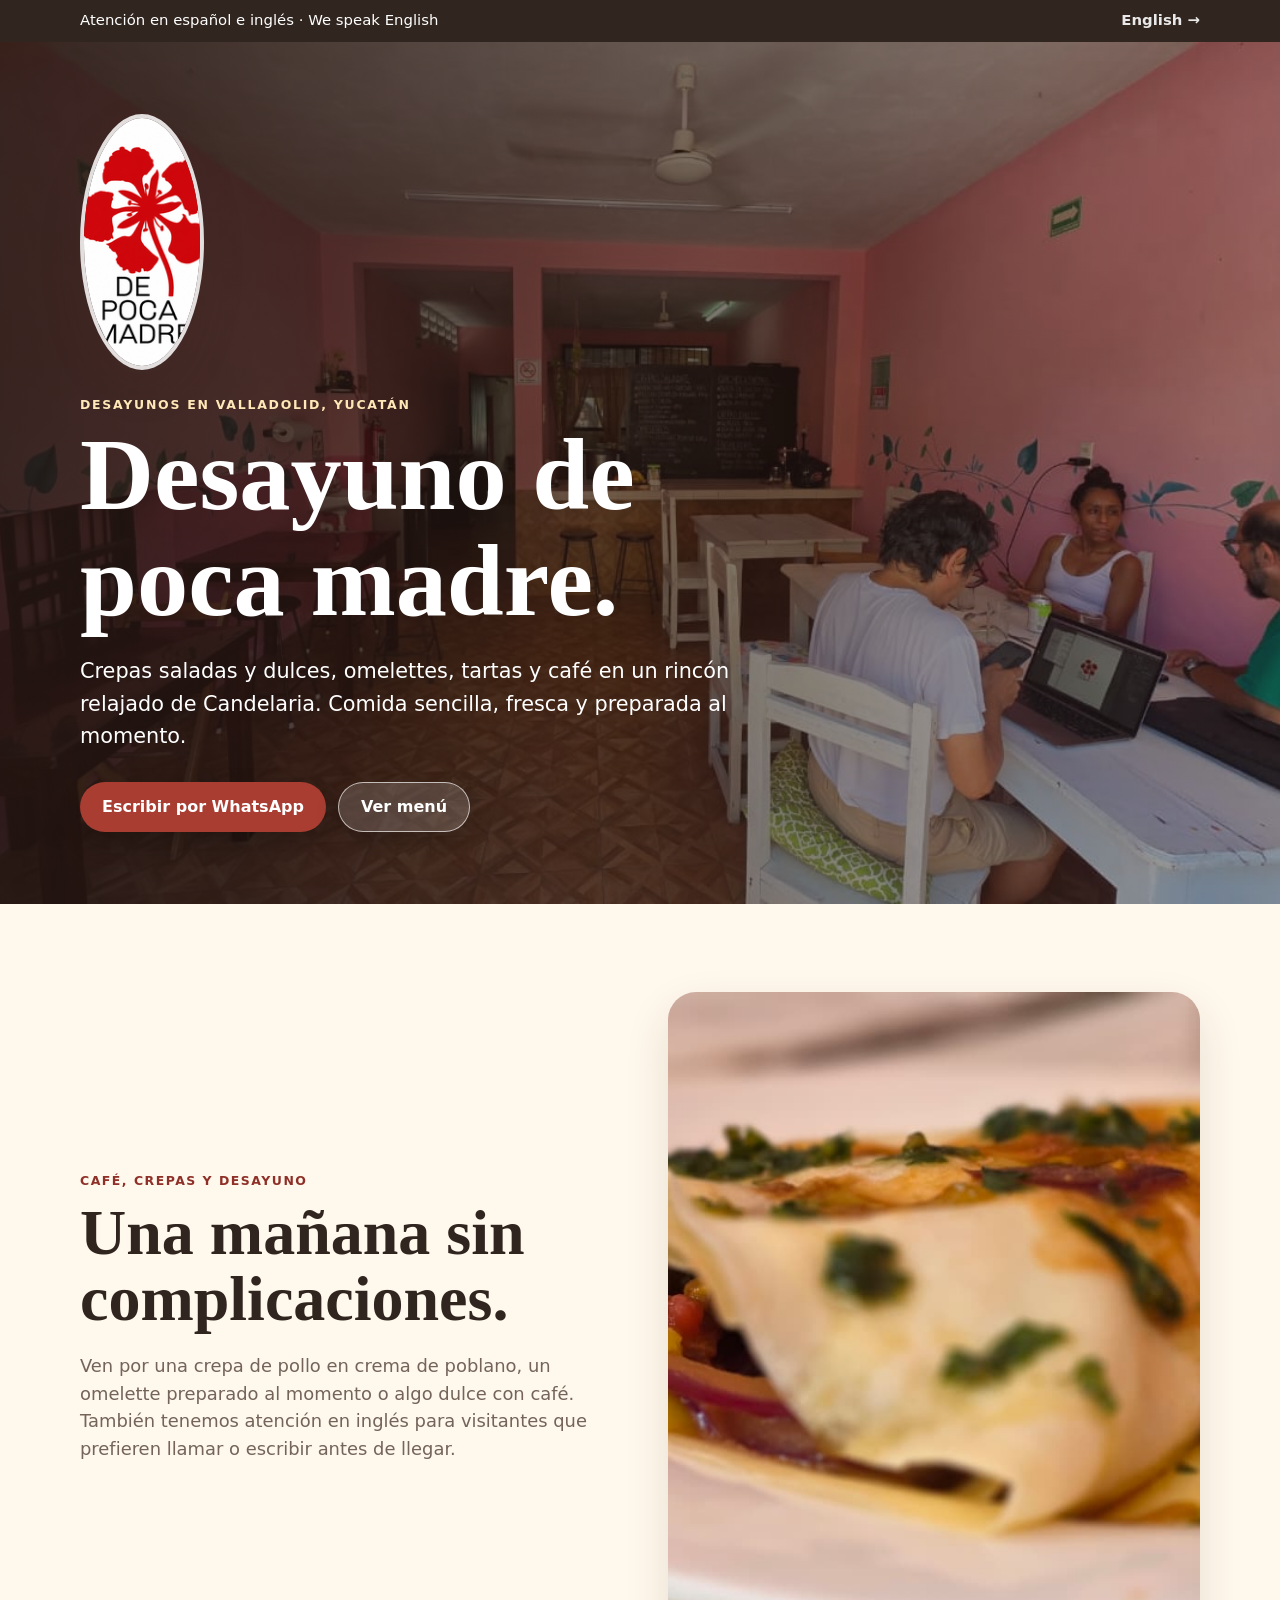
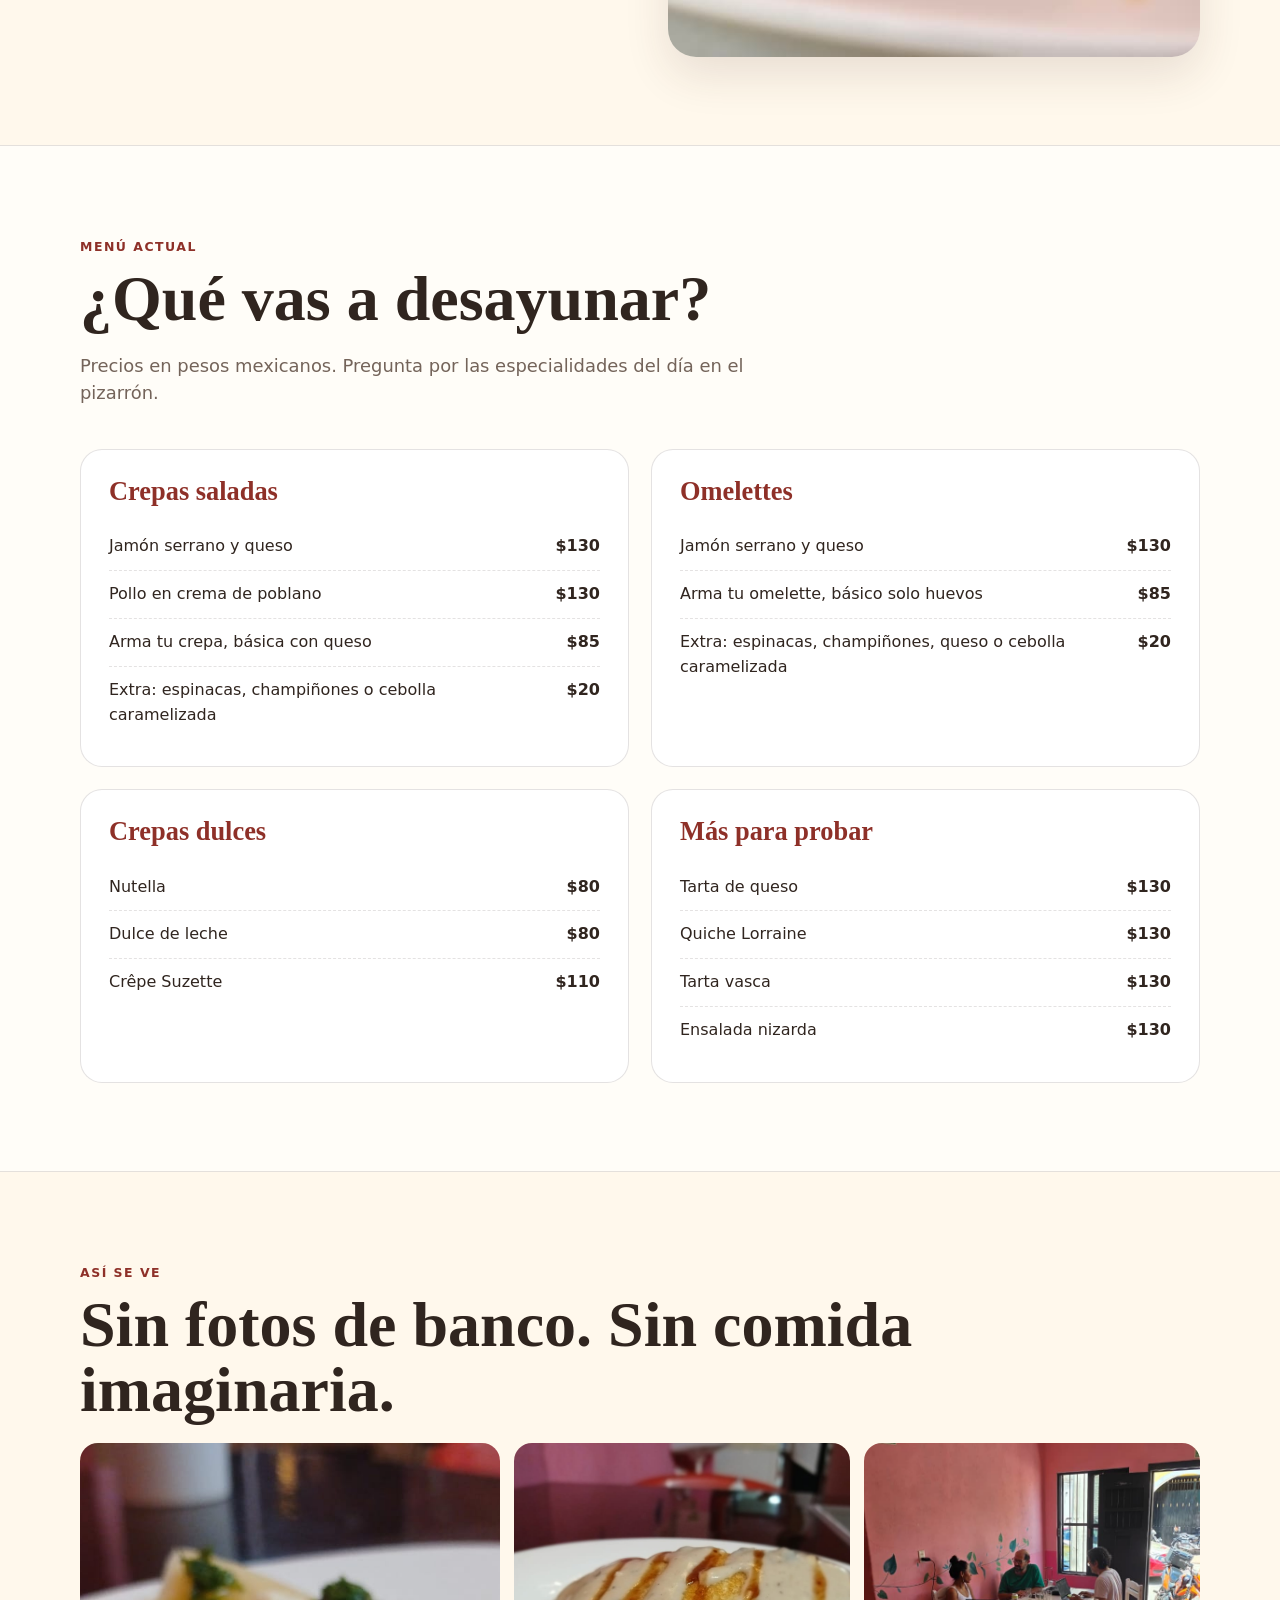
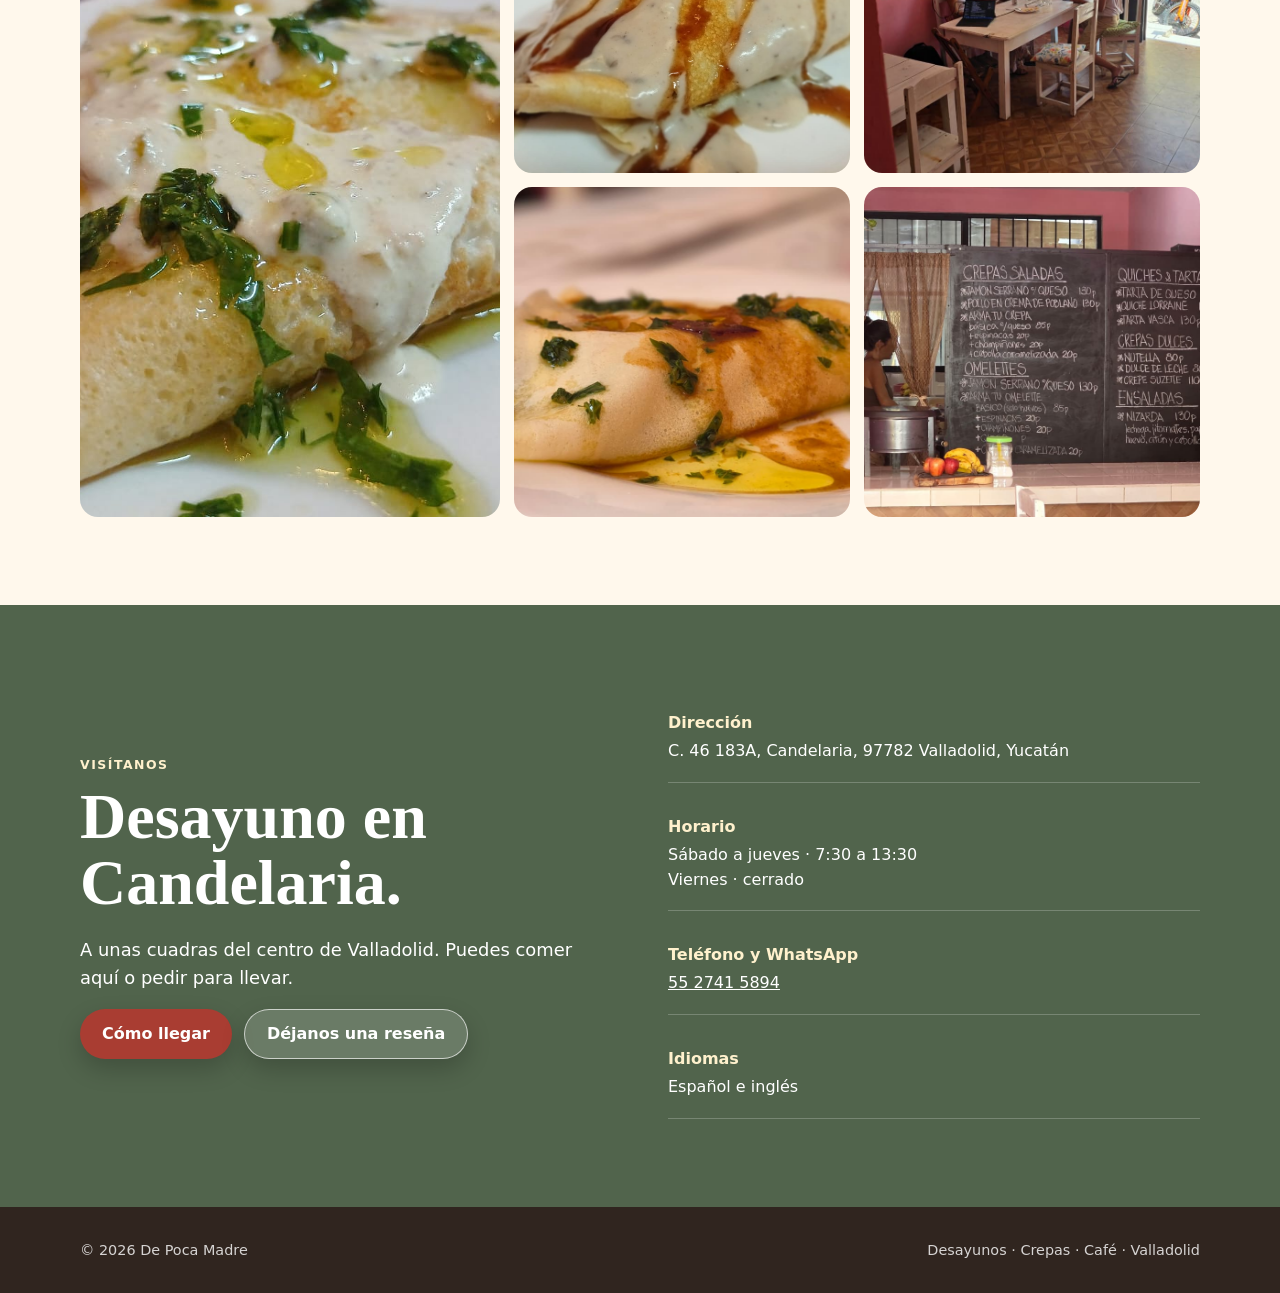
==== commit 66892e3c: "Correct Candelaria postal code" ====
--- a/index.html
+++ b/index.html
@@ -40,7 +40,7 @@
       "streetAddress": "C. 46 183A, Candelaria",
       "addressLocality": "Valladolid",
       "addressRegion": "Yucatán",
-      "postalCode": "97780",
+      "postalCode": "97782",
       "addressCountry": "MX"
     },
     "geo": { "@type": "GeoCoordinates", "latitude": 20.6942355, "longitude": -88.2054704 },
@@ -138,7 +138,7 @@
     <section class="visit"><div class="wrap visit-grid">
       <div><span class="section-kicker">Visítanos</span><h2>Desayuno en Candelaria.</h2><p class="large-copy">A unas cuadras del centro de Valladolid. Puedes comer aquí o pedir para llevar.</p><div class="actions"><a class="button" href="https://www.google.com/maps/dir/?api=1&destination=20.6942355%2C-88.2054704" rel="noopener">Cómo llegar</a><a class="button secondary" href="https://g.page/r/CUeNhZyy9YvkEBE/review" rel="noopener">Déjanos una reseña</a></div></div>
       <div class="details">
-        <div class="detail"><b>Dirección</b>C. 46 183A, Candelaria, 97780 Valladolid, Yucatán</div>
+        <div class="detail"><b>Dirección</b>C. 46 183A, Candelaria, 97782 Valladolid, Yucatán</div>
         <div class="detail"><b>Horario</b>Sábado a jueves · 7:30 a 13:30<br>Viernes · cerrado</div>
         <div class="detail"><b>Teléfono y WhatsApp</b><a href="tel:+525527415894">55 2741 5894</a></div>
         <div class="detail"><b>Idiomas</b>Español e inglés</div>
